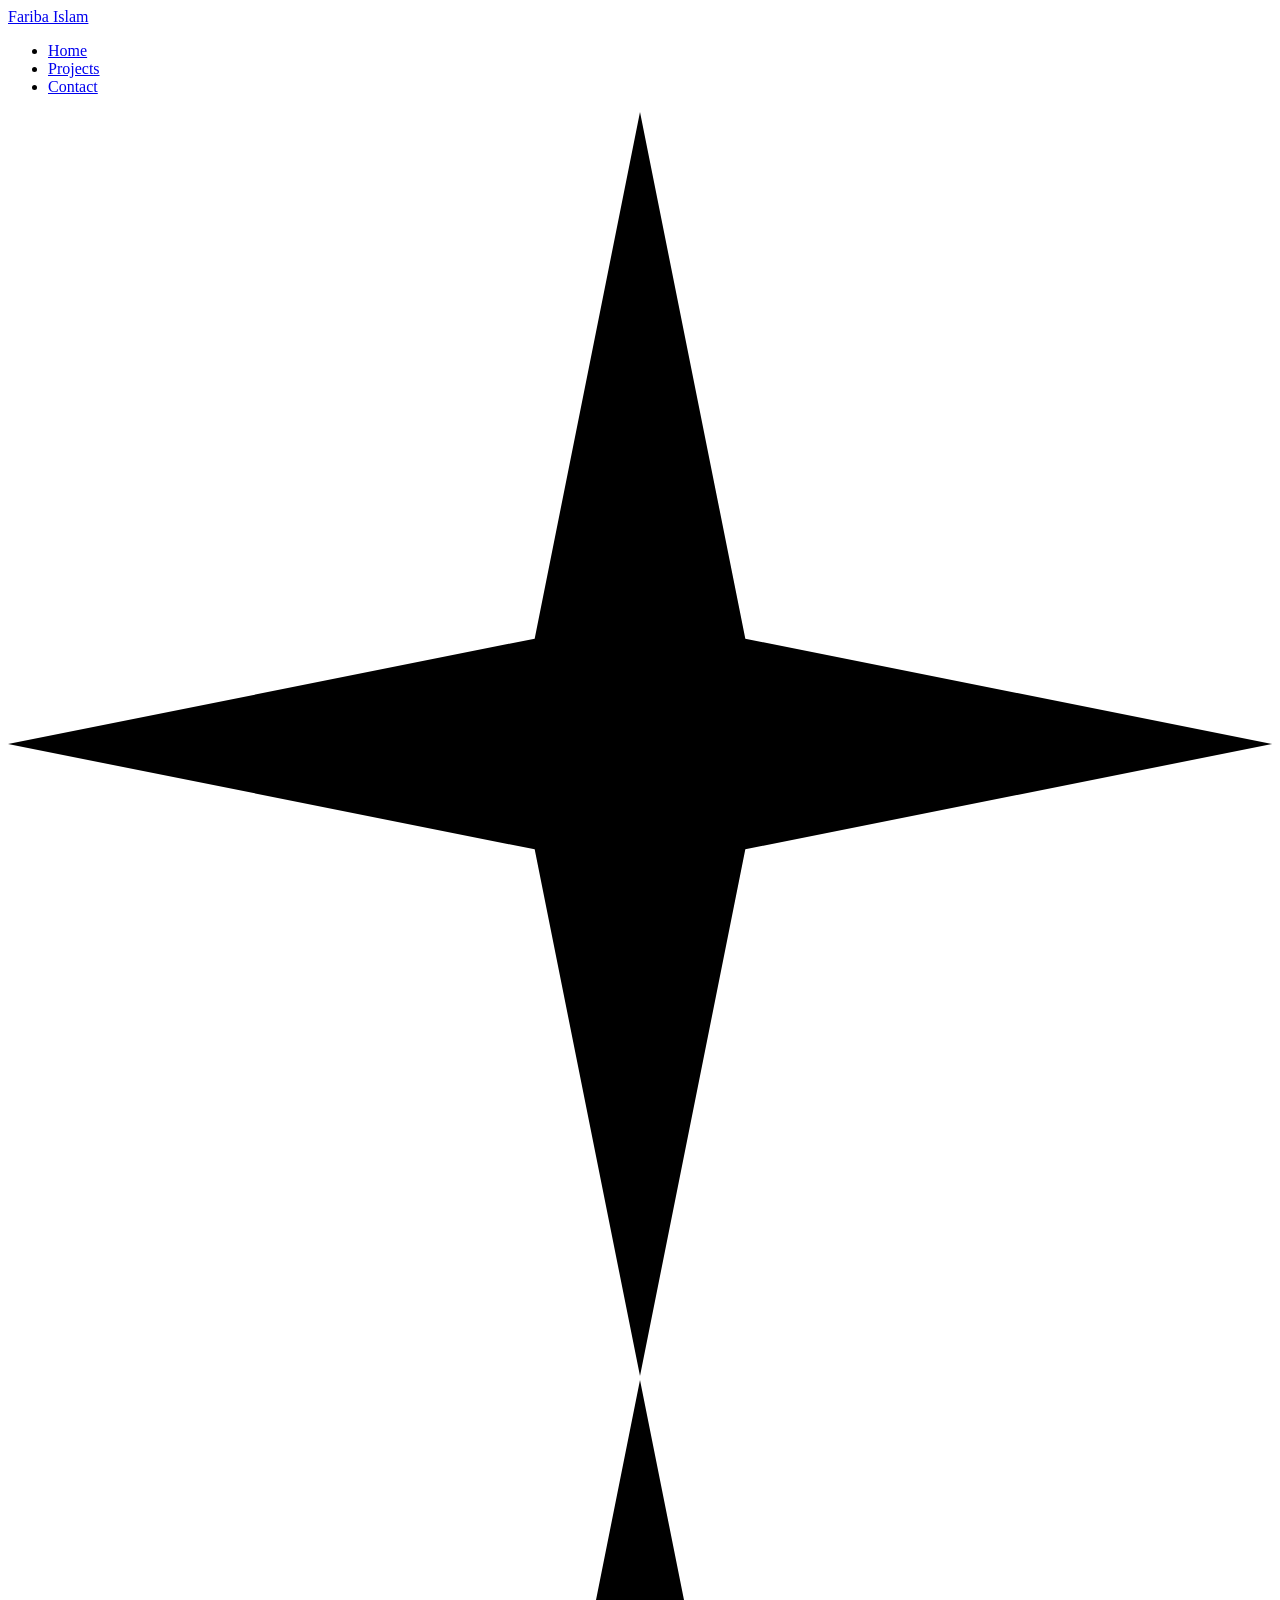
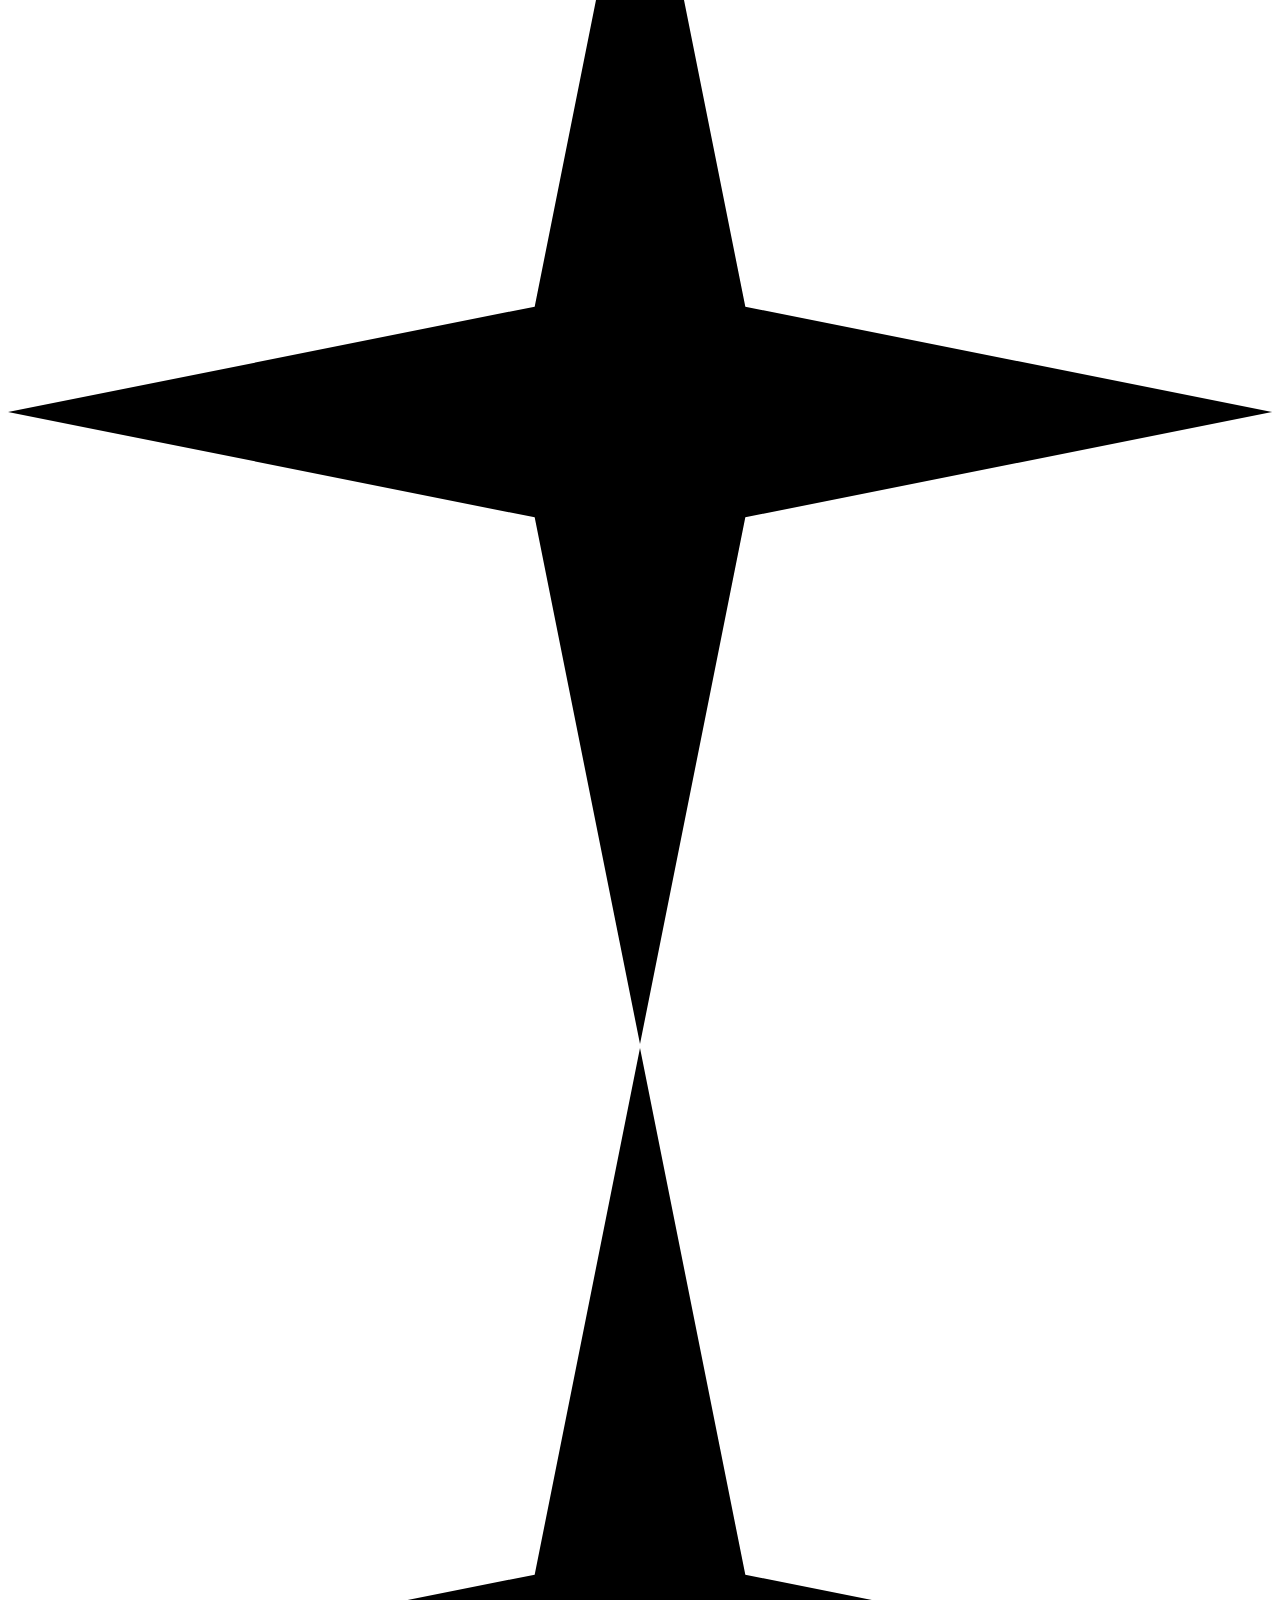
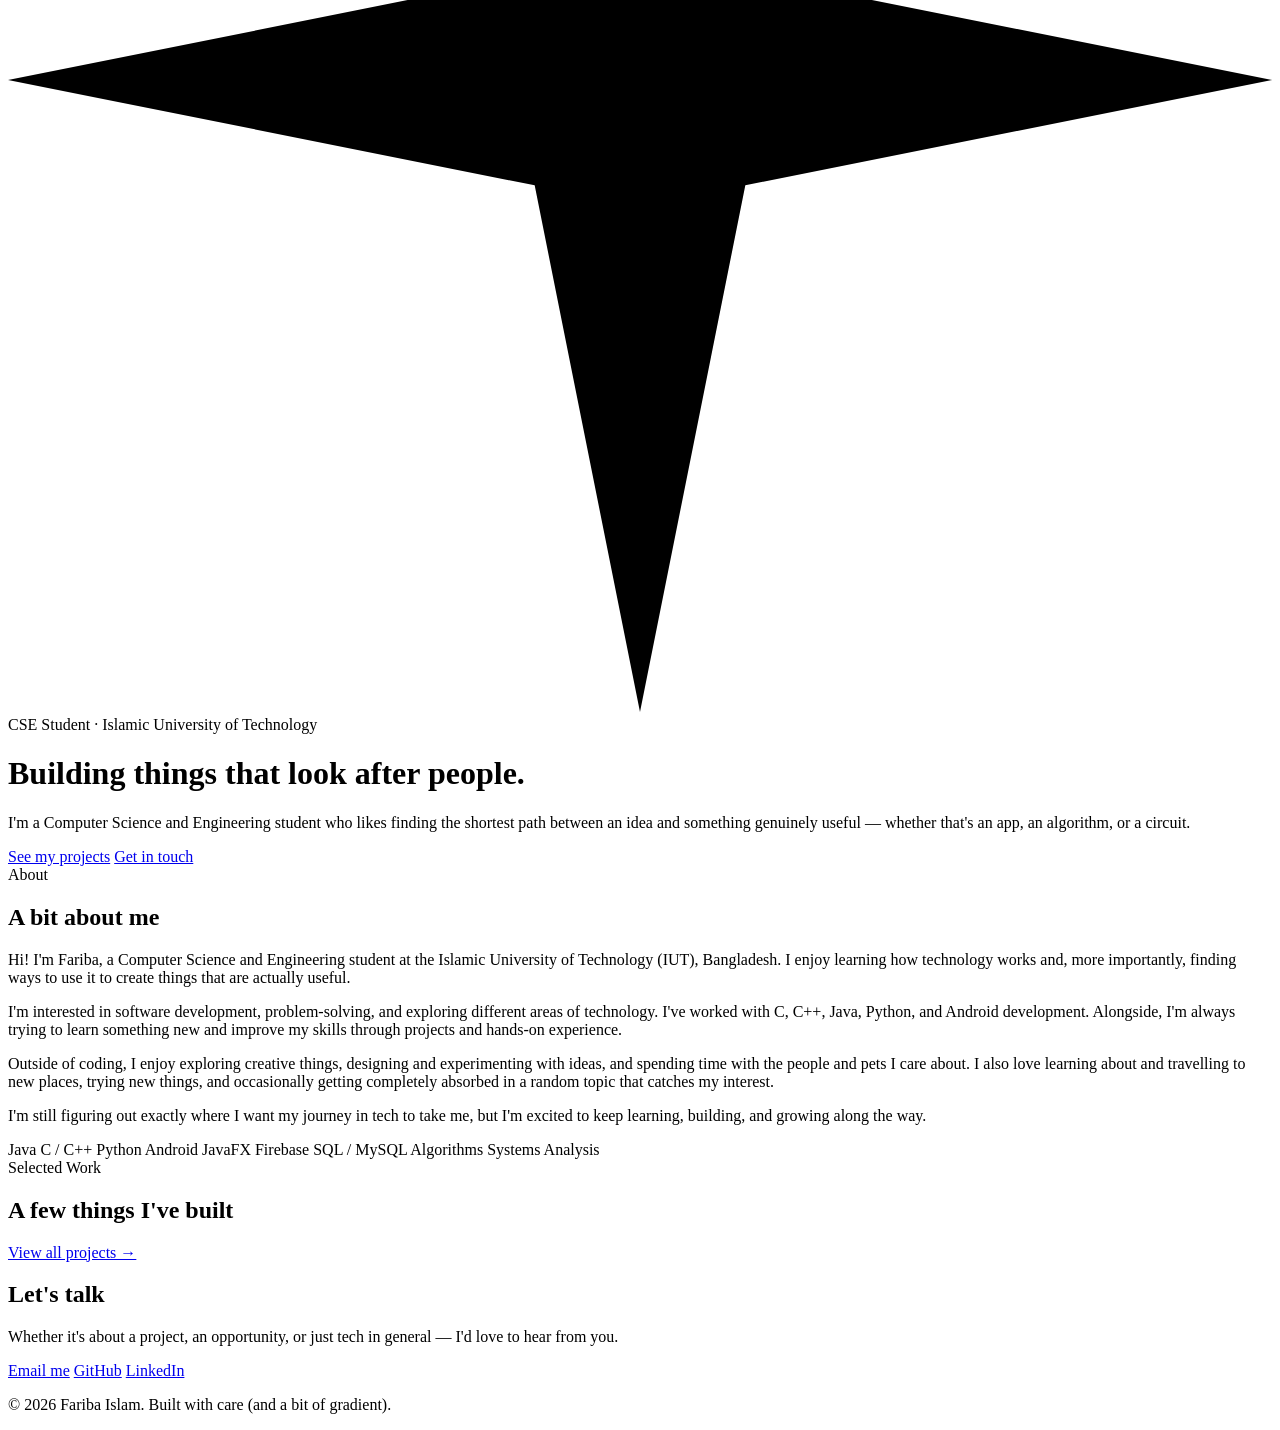
==== index.html @ 199c0804 "Add portfolio site" ====
<!DOCTYPE html>
<html lang="en">
<head>
<meta charset="UTF-8" />
<meta name="viewport" content="width=device-width, initial-scale=1.0" />
<title>Fariba Islam — Portfolio</title>
<meta name="description" content="Fariba Islam — CSE student at IUT. Projects, coursework, and research in software, algorithms, and systems design." />
<link rel="preconnect" href="https://fonts.googleapis.com">
<link rel="preconnect" href="https://fonts.gstatic.com" crossorigin>
<link href="https://fonts.googleapis.com/css2?family=Fraunces:opsz,wght@9..144,500;9..144,600;9..144,700&family=Inter:wght@400;500;600&family=IBM+Plex+Mono:wght@400;500&display=swap" rel="stylesheet">
<link rel="stylesheet" href="css/style.css" />
</head>
<body>

<nav class="nav">
  <div class="wrap">
    <a href="index.html" class="nav-mark">Fariba Islam</a>
    <ul class="nav-links">
      <li><a href="index.html" aria-current="page">Home</a></li>
      <li><a href="projects.html">Projects</a></li>
      <li><a href="index.html#contact">Contact</a></li>
    </ul>
  </div>
</nav>

<header class="hero">
  <div class="hero-blob"></div>
  <div class="hero-blob-2"></div>
  <span class="sparkle s1" style="top: 18%; left: 6%; width: 20px; height: 20px;">
    <svg viewBox="0 0 24 24" fill="currentColor"><path d="M12 0 L14 10 L24 12 L14 14 L12 24 L10 14 L0 12 L10 10 Z"/></svg>
  </span>
  <span class="sparkle s2" style="top: 55%; left: 3%; width: 14px; height: 14px;">
    <svg viewBox="0 0 24 24" fill="currentColor"><path d="M12 0 L14 10 L24 12 L14 14 L12 24 L10 14 L0 12 L10 10 Z"/></svg>
  </span>
  <span class="sparkle s3" style="top: 12%; right: 10%; width: 16px; height: 16px;">
    <svg viewBox="0 0 24 24" fill="currentColor"><path d="M12 0 L14 10 L24 12 L14 14 L12 24 L10 14 L0 12 L10 10 Z"/></svg>
  </span>
  <div class="wrap">
    <span class="eyebrow">CSE Student · Islamic University of Technology</span>
    <h1>Building things that <span class="accent">look after people.</span></h1>
    <p class="hero-sub">
      I'm a Computer Science and Engineering student who likes finding the shortest path
      between an idea and something genuinely useful — whether that's an app, an algorithm,
      or a circuit.
    </p>
    <div class="hero-links">
      <a href="projects.html" class="btn btn-primary">See my projects</a>
      <a href="index.html#contact" class="btn btn-secondary">Get in touch</a>
    </div>
  </div>
</header>

<div class="route" id="route-hero"></div>

<section id="about">
  <div class="wrap">
    <div class="section-head">
      <span class="eyebrow">About</span>
      <h2>A bit about me</h2>
    </div>
    <div class="about-grid">
      <div class="about-text">
        <p>
          Hi! I'm Fariba, a Computer Science and Engineering student at the Islamic University
          of Technology (IUT), Bangladesh. I enjoy learning how technology works and, more
          importantly, finding ways to use it to create things that are actually useful.
        </p>
        <p>
          I'm interested in software development, problem-solving, and exploring different
          areas of technology. I've worked with C, C++, Java, Python, and Android development.
          Alongside, I'm always trying to learn something new and improve my skills through
          projects and hands-on experience.
        </p>
        <p>
          Outside of coding, I enjoy exploring creative things, designing and experimenting
          with ideas, and spending time with the people and pets I care about. I also love
          learning about and travelling to new places, trying new things, and occasionally
          getting completely absorbed in a random topic that catches my interest.
        </p>
        <p>
          I'm still figuring out exactly where I want my journey in tech to take me, but I'm
          excited to keep learning, building, and growing along the way.
        </p>
      </div>
      <div class="skills-row">
        <span class="skill-tag">Java</span>
        <span class="skill-tag">C / C++</span>
        <span class="skill-tag">Python</span>
        <span class="skill-tag">Android</span>
        <span class="skill-tag">JavaFX</span>
        <span class="skill-tag">Firebase</span>
        <span class="skill-tag">SQL / MySQL</span>
        <span class="skill-tag">Algorithms</span>
        <span class="skill-tag">Systems Analysis</span>
      </div>
    </div>
  </div>
</section>

<section id="highlights">
  <div class="wrap">
    <div class="section-head">
      <span class="eyebrow">Selected Work</span>
      <h2>A few things I've built</h2>
    </div>
    <div class="card-grid" id="highlight-projects"></div>
    <div class="view-all">
      <a href="projects.html" class="btn btn-secondary">View all projects →</a>
    </div>
  </div>
</section>

<section id="contact">
  <div class="wrap">
    <div class="contact">
      <h2>Let's talk</h2>
      <p>Whether it's about a project, an opportunity, or just tech in general — I'd love to hear from you.</p>
      <div class="contact-links">
        <a class="btn btn-primary" href="mailto:faribaexpo200@gmail.com">Email me</a>
        <a class="btn btn-secondary" href="https://github.com/faribaislam-spec" target="_blank" rel="noopener">GitHub</a>
        <a class="btn btn-secondary" href="https://www.linkedin.com/in/fariba-islam-48165742a" target="_blank" rel="noopener">LinkedIn</a>
      </div>
    </div>
  </div>
</section>

<footer>
  <div class="wrap">
    <p>&copy; 2026 Fariba Islam. Built with care (and a bit of gradient).</p>
  </div>
</footer>

<script src="js/projects-data.js"></script>
<script src="js/main.js"></script>
<script>
  drawRoute("route-hero", 5);
  renderProjects("highlight-projects", PROJECTS.slice(0, 3));
</script>
</body>
</html>
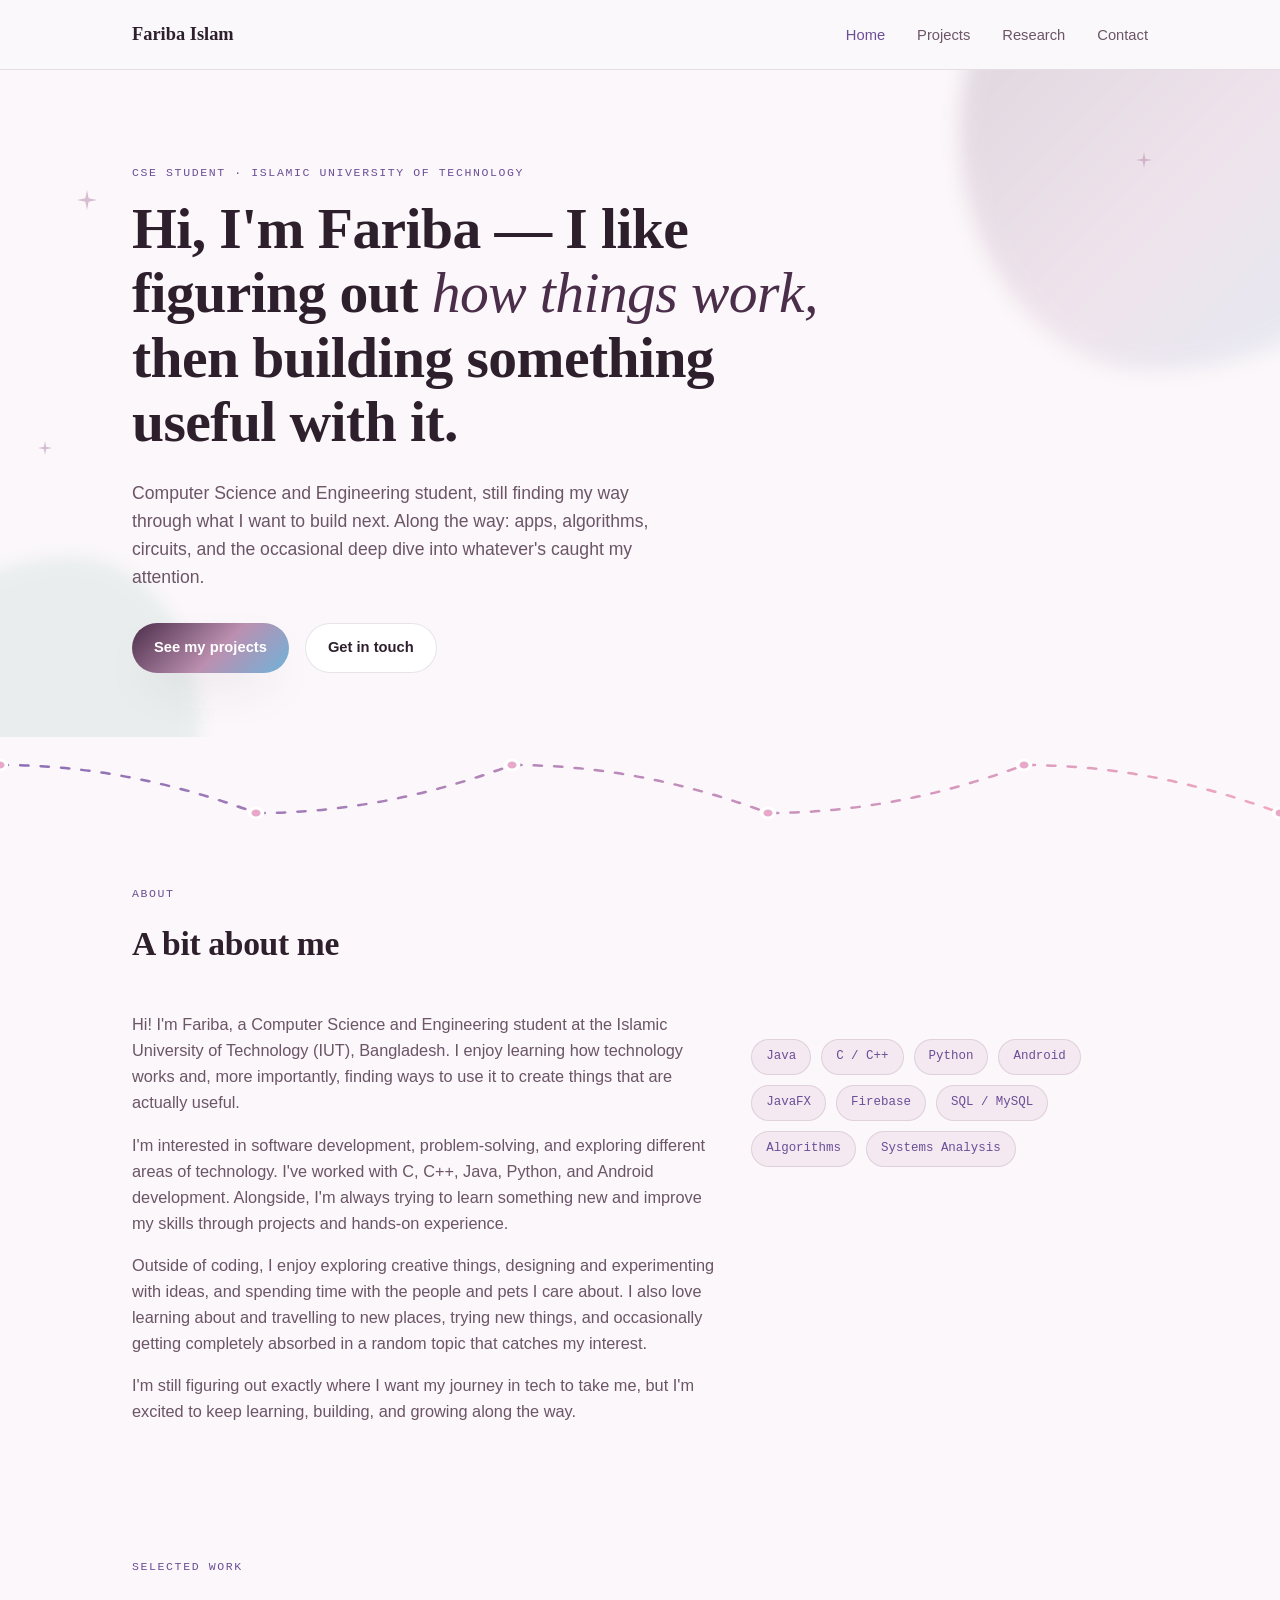
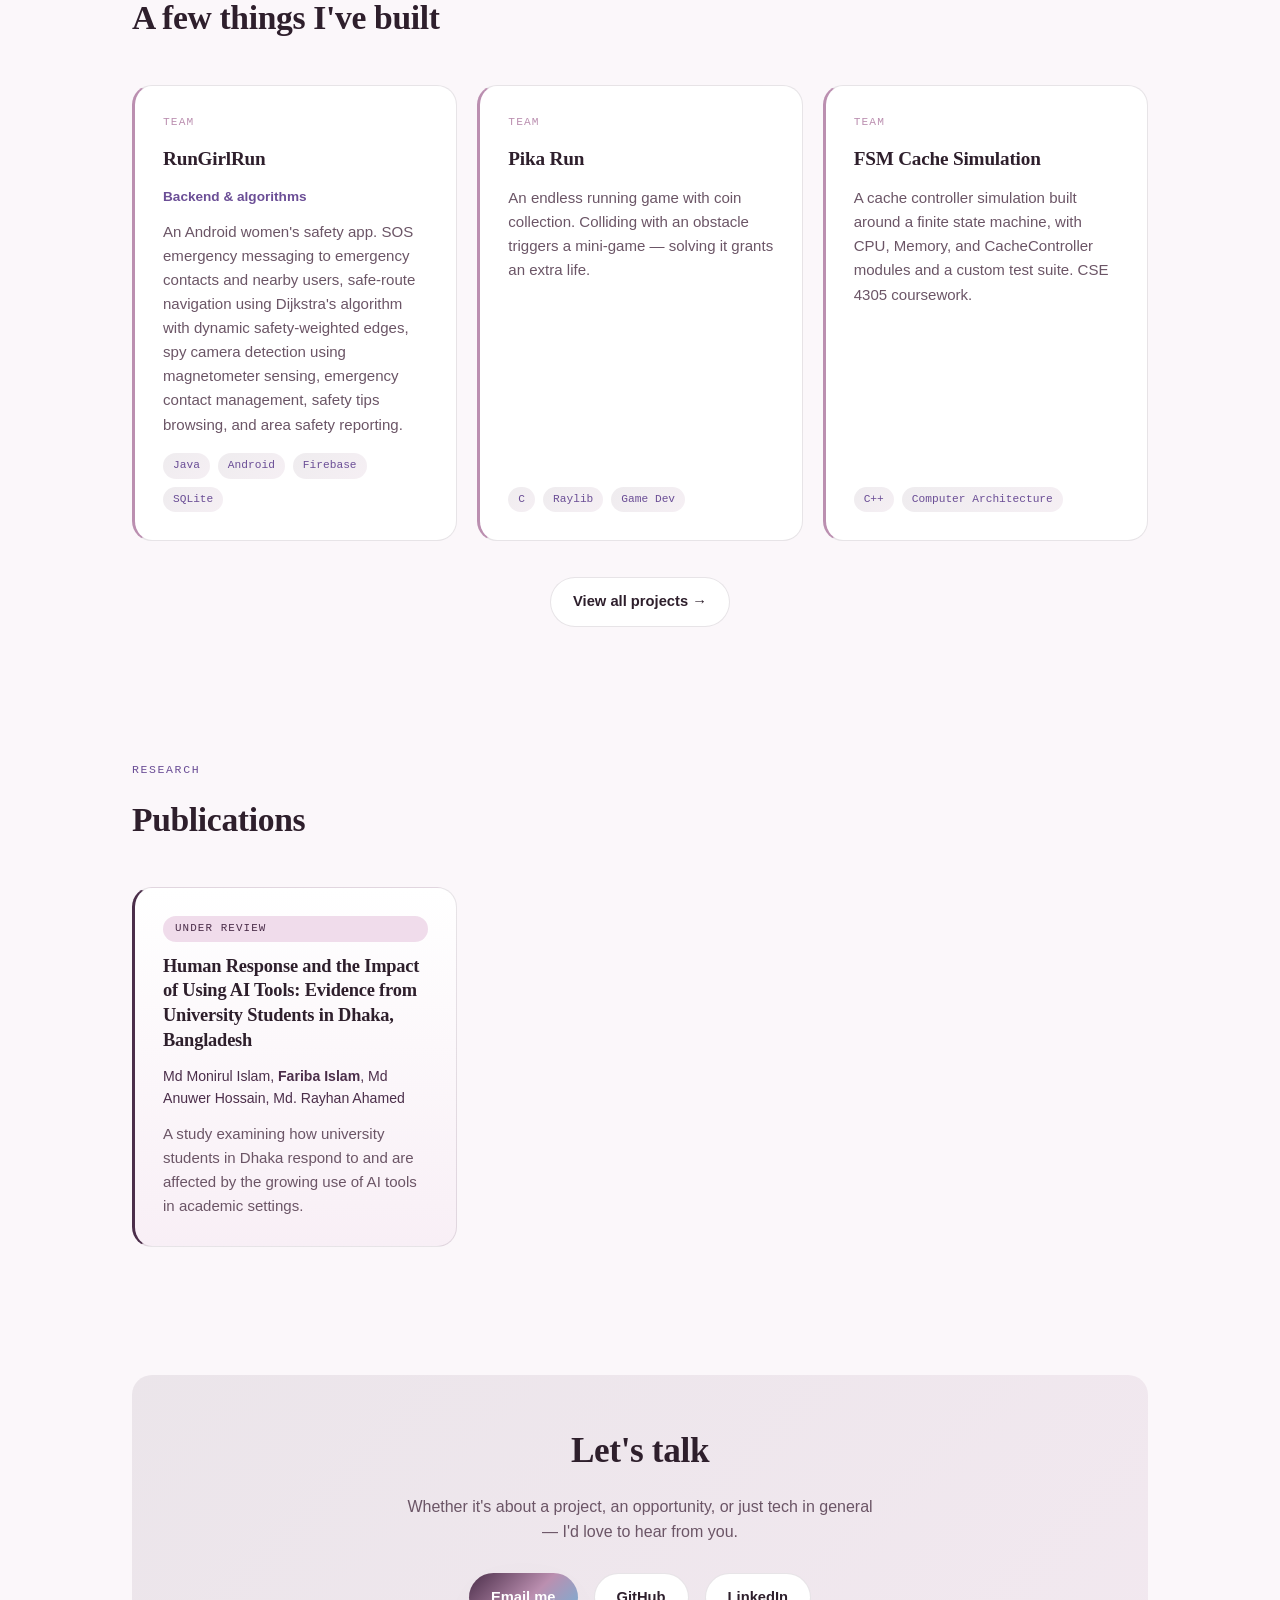
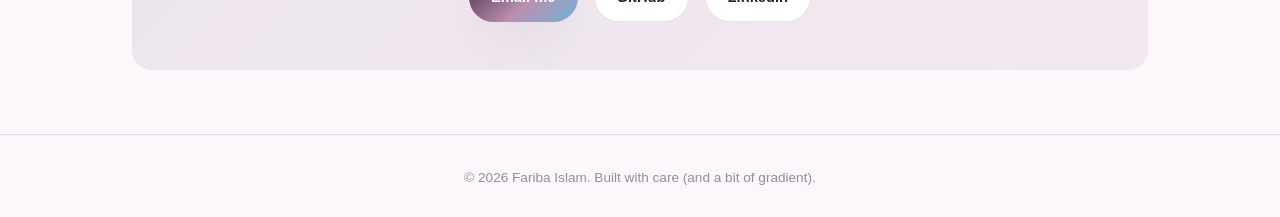
==== commit 12453dd7: "Update hero copy, add research section, fix project tags and links" ====
--- a/index.html
+++ b/index.html
@@ -18,6 +18,7 @@
     <ul class="nav-links">
       <li><a href="index.html" aria-current="page">Home</a></li>
       <li><a href="projects.html">Projects</a></li>
+      <li><a href="index.html#research">Research</a></li>
       <li><a href="index.html#contact">Contact</a></li>
     </ul>
   </div>
@@ -37,11 +38,11 @@
   </span>
   <div class="wrap">
     <span class="eyebrow">CSE Student · Islamic University of Technology</span>
-    <h1>Building things that <span class="accent">look after people.</span></h1>
+    <h1>Hi, I'm Fariba — I like figuring out <span class="accent">how things work,</span> then building something useful with it.</h1>
     <p class="hero-sub">
-      I'm a Computer Science and Engineering student who likes finding the shortest path
-      between an idea and something genuinely useful — whether that's an app, an algorithm,
-      or a circuit.
+      Computer Science and Engineering student, still finding my way through
+      what I want to build next. Along the way: apps, algorithms, circuits,
+      and the occasional deep dive into whatever's caught my attention.
     </p>
     <div class="hero-links">
       <a href="projects.html" class="btn btn-primary">See my projects</a>
@@ -110,6 +111,16 @@
   </div>
 </section>
 
+<section id="research">
+  <div class="wrap">
+    <div class="section-head">
+      <span class="eyebrow">Research</span>
+      <h2>Publications</h2>
+    </div>
+    <div class="card-grid" id="research-list"></div>
+  </div>
+</section>
+
 <section id="contact">
   <div class="wrap">
     <div class="contact">
@@ -131,10 +142,12 @@
 </footer>
 
 <script src="js/projects-data.js"></script>
+<script src="js/research-data.js"></script>
 <script src="js/main.js"></script>
 <script>
   drawRoute("route-hero", 5);
   renderProjects("highlight-projects", PROJECTS.slice(0, 3));
+  renderResearch("research-list", RESEARCH);
 </script>
 </body>
 </html>
--- a/css/style.css
+++ b/css/style.css
@@ -0,0 +1,570 @@
+/* ==========================================================================
+   Fariba Islam — Portfolio
+   Design tokens
+   ========================================================================== */
+
+:root {
+  --bg: #FBF7FA;
+  --bg-alt: #F4E9F1;
+  --card: #FFFFFF;
+  --ink: #2E1F2C;
+  --ink-soft: #6B5566;
+  --ink-faint: #9C8A98;
+
+  /* Core palette — plum + mauve as the primary identity */
+  --plum: #4B2E4A;
+  --plum-deep: #35213A;
+  --mauve: #BB8FB0;
+  --mauve-soft: #F0DCEB;
+
+  /* Category accent colors — each project category owns one, so color
+     encodes meaning instead of decorating at random */
+  --accent-team: #BB8FB0;      /* mauve */
+  --accent-individual: #6FB3D9; /* sky blue */
+  --accent-hardware: #6FAE94;   /* meadow green */
+  --accent-systems: #4B2E4A;    /* plum */
+
+  --lavender: #8B6FB5;
+  --lavender-deep: #6B4E96;
+  --pink: #E7A8C9;
+
+  --gradient: linear-gradient(135deg, #4B2E4A 0%, #BB8FB0 55%, #6FB3D9 100%);
+  --gradient-soft: linear-gradient(135deg, rgba(75,46,74,0.09) 0%, rgba(187,143,176,0.14) 100%);
+  --border: rgba(75, 46, 74, 0.13);
+  --shadow: 0 20px 50px -20px rgba(75, 46, 74, 0.28);
+  --radius: 20px;
+  --font-display: "Fraunces", serif;
+  --font-body: "Inter", -apple-system, BlinkMacSystemFont, sans-serif;
+  --font-mono: "IBM Plex Mono", monospace;
+  --max-width: 1080px;
+}
+
+* { margin: 0; padding: 0; box-sizing: border-box; }
+
+html { scroll-behavior: smooth; }
+
+body {
+  background: var(--bg);
+  color: var(--ink);
+  font-family: var(--font-body);
+  font-size: 16px;
+  line-height: 1.6;
+  -webkit-font-smoothing: antialiased;
+}
+
+img { max-width: 100%; display: block; }
+
+a { color: inherit; }
+
+:focus-visible {
+  outline: 2px solid var(--lavender-deep);
+  outline-offset: 3px;
+}
+
+@media (prefers-reduced-motion: reduce) {
+  html { scroll-behavior: auto; }
+  * { animation-duration: 0.01ms !important; transition-duration: 0.01ms !important; }
+}
+
+.wrap {
+  max-width: var(--max-width);
+  margin: 0 auto;
+  padding: 0 32px;
+}
+
+/* ==========================================================================
+   Typography
+   ========================================================================== */
+
+h1, h2, h3 {
+  font-family: var(--font-display);
+  font-weight: 600;
+  letter-spacing: -0.01em;
+  color: var(--ink);
+}
+
+.eyebrow {
+  font-family: var(--font-mono);
+  font-size: 0.72rem;
+  letter-spacing: 0.14em;
+  text-transform: uppercase;
+  color: var(--lavender-deep);
+  display: inline-block;
+  margin-bottom: 14px;
+}
+
+p { color: var(--ink-soft); }
+
+/* ==========================================================================
+   Nav
+   ========================================================================== */
+
+.nav {
+  position: sticky;
+  top: 0;
+  z-index: 100;
+  background: rgba(251, 248, 252, 0.82);
+  backdrop-filter: blur(10px);
+  border-bottom: 1px solid var(--border);
+}
+
+.nav .wrap {
+  display: flex;
+  align-items: center;
+  justify-content: space-between;
+  padding-top: 20px;
+  padding-bottom: 20px;
+}
+
+.nav-mark {
+  font-family: var(--font-display);
+  font-weight: 600;
+  font-size: 1.15rem;
+  text-decoration: none;
+}
+
+.nav-links {
+  display: flex;
+  gap: 32px;
+  list-style: none;
+}
+
+.nav-links a {
+  text-decoration: none;
+  font-size: 0.92rem;
+  color: var(--ink-soft);
+  transition: color 0.2s ease;
+}
+
+.nav-links a:hover,
+.nav-links a[aria-current="page"] {
+  color: var(--lavender-deep);
+}
+
+/* ==========================================================================
+   Hero
+   ========================================================================== */
+
+.hero {
+  position: relative;
+  padding: 88px 0 64px;
+  overflow: hidden;
+}
+
+.hero-blob {
+  position: absolute;
+  top: -180px;
+  right: -160px;
+  width: 480px;
+  height: 480px;
+  background: var(--gradient);
+  opacity: 0.18;
+  border-radius: 45% 55% 60% 40% / 50% 45% 55% 50%;
+  filter: blur(10px);
+  z-index: -1;
+}
+
+.hero-blob-2 {
+  position: absolute;
+  bottom: -140px;
+  left: -120px;
+  width: 320px;
+  height: 320px;
+  background: var(--accent-hardware);
+  opacity: 0.12;
+  border-radius: 60% 40% 45% 55% / 55% 50% 50% 45%;
+  filter: blur(8px);
+  z-index: -1;
+}
+
+.hero h1 {
+  font-size: clamp(2.4rem, 5vw, 3.6rem);
+  line-height: 1.12;
+  max-width: 720px;
+}
+
+.hero h1 .accent {
+  font-style: italic;
+  font-weight: 500;
+  color: var(--plum);
+}
+
+/* Sparkle accents — small four-point stars scattered near the hero */
+.sparkle {
+  position: absolute;
+  color: var(--mauve);
+  opacity: 0.55;
+  z-index: -1;
+}
+
+.sparkle svg { width: 100%; height: 100%; }
+
+@keyframes twinkle {
+  0%, 100% { opacity: 0.3; transform: scale(0.9); }
+  50% { opacity: 0.7; transform: scale(1.05); }
+}
+
+.sparkle { animation: twinkle 3.5s ease-in-out infinite; }
+.sparkle.s2 { animation-delay: 1.1s; }
+.sparkle.s3 { animation-delay: 2s; }
+
+@media (prefers-reduced-motion: reduce) {
+  .sparkle { animation: none; }
+}
+
+.hero-sub {
+  margin-top: 24px;
+  font-size: 1.1rem;
+  max-width: 560px;
+}
+
+.hero-links {
+  margin-top: 32px;
+  display: flex;
+  gap: 16px;
+  flex-wrap: wrap;
+}
+
+.btn {
+  display: inline-flex;
+  align-items: center;
+  gap: 8px;
+  padding: 12px 22px;
+  border-radius: 999px;
+  text-decoration: none;
+  font-size: 0.92rem;
+  font-weight: 600;
+  transition: transform 0.2s ease, box-shadow 0.2s ease;
+}
+
+.btn-primary {
+  background: var(--gradient);
+  color: #fff;
+  box-shadow: var(--shadow);
+}
+
+.btn-secondary {
+  background: var(--card);
+  color: var(--ink);
+  border: 1px solid var(--border);
+}
+
+.btn:hover { transform: translateY(-2px); }
+
+/* ==========================================================================
+   Route line — signature element
+   ========================================================================== */
+
+.route {
+  position: relative;
+  width: 100%;
+  height: 90px;
+  margin: 8px 0 -20px;
+}
+
+.route svg { width: 100%; height: 100%; }
+
+.route path {
+  fill: none;
+  stroke: url(#routeGradient);
+  stroke-width: 2.5;
+  stroke-linecap: round;
+  stroke-dasharray: 6 10;
+}
+
+.route circle {
+  fill: var(--pink);
+  stroke: var(--card);
+  stroke-width: 3;
+}
+
+/* ==========================================================================
+   Sections
+   ========================================================================== */
+
+section { padding: 64px 0; }
+
+.section-head {
+  max-width: 620px;
+  margin-bottom: 40px;
+}
+
+.section-head h2 {
+  font-size: clamp(1.6rem, 3vw, 2.1rem);
+}
+
+/* ==========================================================================
+   About
+   ========================================================================== */
+
+.about-grid {
+  display: grid;
+  grid-template-columns: 1fr;
+  gap: 24px;
+}
+
+.about-text p { margin-bottom: 16px; font-size: 1.02rem; }
+.about-text p:last-child { margin-bottom: 0; }
+
+.skills-row {
+  margin-top: 28px;
+  display: flex;
+  flex-wrap: wrap;
+  gap: 10px;
+}
+
+.skill-tag {
+  font-family: var(--font-mono);
+  font-size: 0.78rem;
+  padding: 7px 14px;
+  border-radius: 999px;
+  background: var(--bg-alt);
+  color: var(--lavender-deep);
+  border: 1px solid var(--border);
+}
+
+/* ==========================================================================
+   Cards / Projects
+   ========================================================================== */
+
+.card-grid {
+  display: grid;
+  grid-template-columns: repeat(auto-fill, minmax(280px, 1fr));
+  gap: 20px;
+}
+
+.card {
+  background: var(--card);
+  border: 1px solid var(--border);
+  border-left: 3px solid var(--card-accent, var(--mauve));
+  border-radius: var(--radius);
+  padding: 28px;
+  transition: transform 0.25s ease, box-shadow 0.25s ease;
+  display: flex;
+  flex-direction: column;
+  gap: 12px;
+}
+
+.card:hover {
+  transform: translateY(-4px);
+  box-shadow: var(--shadow);
+}
+
+.card[data-category="Team"] { --card-accent: var(--accent-team); }
+.card[data-category="Individual"] { --card-accent: var(--accent-individual); }
+.card[data-category="Hardware"] { --card-accent: var(--accent-hardware); }
+.card[data-category="Systems Analysis"] { --card-accent: var(--accent-systems); }
+
+.card-cat {
+  font-family: var(--font-mono);
+  font-size: 0.7rem;
+  letter-spacing: 0.1em;
+  text-transform: uppercase;
+  color: var(--card-accent, var(--mauve));
+}
+
+.card h3 {
+  font-size: 1.2rem;
+}
+
+.card-role {
+  font-size: 0.85rem;
+  color: var(--lavender-deep);
+  font-weight: 600;
+}
+
+.card p.card-desc {
+  font-size: 0.94rem;
+  color: var(--ink-soft);
+  flex-grow: 1;
+}
+
+.tag-row {
+  display: flex;
+  flex-wrap: wrap;
+  gap: 8px;
+  margin-top: 4px;
+}
+
+.tag {
+  font-family: var(--font-mono);
+  font-size: 0.7rem;
+  padding: 4px 10px;
+  border-radius: 999px;
+  background: var(--gradient-soft);
+  color: var(--lavender-deep);
+}
+
+.card-link {
+  margin-top: 4px;
+  font-size: 0.85rem;
+  font-weight: 600;
+  color: var(--card-accent, var(--lavender-deep));
+  text-decoration: none;
+}
+
+.card-link:hover { text-decoration: underline; }
+
+/* ==========================================================================
+   Research cards
+   ========================================================================== */
+
+.research-card {
+  border-left: 3px solid var(--plum);
+  background: linear-gradient(180deg, var(--card) 0%, var(--mauve-soft) 220%);
+}
+
+.research-card h3 {
+  font-size: 1.15rem;
+  line-height: 1.35;
+}
+
+.card-authors {
+  font-size: 0.88rem;
+  color: var(--plum);
+  font-weight: 500;
+}
+
+.status-under-review {
+  color: var(--plum) !important;
+  background: var(--mauve-soft);
+  display: inline-block;
+  padding: 4px 12px;
+  border-radius: 999px;
+  font-size: 0.68rem !important;
+}
+
+.status-published {
+  color: var(--accent-hardware) !important;
+  background: rgba(111, 174, 148, 0.14);
+  display: inline-block;
+  padding: 4px 12px;
+  border-radius: 999px;
+  font-size: 0.68rem !important;
+}
+
+.view-all {
+  margin-top: 36px;
+  text-align: center;
+}
+
+/* ==========================================================================
+   Projects page — filters
+   ========================================================================== */
+
+.filters {
+  display: flex;
+  flex-wrap: wrap;
+  gap: 10px;
+  margin-bottom: 36px;
+}
+
+.filter-btn {
+  font-family: var(--font-mono);
+  font-size: 0.78rem;
+  padding: 9px 18px;
+  border-radius: 999px;
+  border: 1px solid var(--border);
+  background: var(--card);
+  color: var(--ink-soft);
+  cursor: pointer;
+  transition: all 0.2s ease;
+}
+
+.filter-btn:hover { border-color: var(--lavender); color: var(--lavender-deep); }
+
+.filter-btn.active {
+  background: var(--gradient);
+  color: #fff;
+  border-color: transparent;
+}
+
+.filter-btn[data-category="Team"].active { background: var(--accent-team); }
+.filter-btn[data-category="Individual"].active { background: var(--accent-individual); }
+.filter-btn[data-category="Hardware"].active { background: var(--accent-hardware); }
+.filter-btn[data-category="Systems Analysis"].active { background: var(--accent-systems); }
+
+.projects-note {
+  font-size: 0.88rem;
+  color: var(--ink-faint);
+  margin-bottom: 28px;
+}
+
+.legend {
+  display: flex;
+  flex-wrap: wrap;
+  gap: 18px;
+  margin-bottom: 28px;
+  font-family: var(--font-mono);
+  font-size: 0.76rem;
+  color: var(--ink-soft);
+}
+
+.legend span {
+  display: inline-flex;
+  align-items: center;
+  gap: 7px;
+}
+
+.legend .dot {
+  width: 9px;
+  height: 9px;
+  border-radius: 50%;
+  display: inline-block;
+}
+
+.legend .dot.team { background: var(--accent-team); }
+.legend .dot.individual { background: var(--accent-individual); }
+.legend .dot.hardware { background: var(--accent-hardware); }
+.legend .dot.systems { background: var(--accent-systems); }
+
+/* ==========================================================================
+   Contact
+   ========================================================================== */
+
+.contact {
+  background: var(--gradient-soft);
+  border-radius: var(--radius);
+  padding: 48px;
+  text-align: center;
+}
+
+.contact h2 { font-size: clamp(1.6rem, 3vw, 2.2rem); }
+
+.contact p { max-width: 480px; margin: 14px auto 28px; }
+
+.contact-links {
+  display: flex;
+  justify-content: center;
+  gap: 16px;
+  flex-wrap: wrap;
+}
+
+/* ==========================================================================
+   Footer
+   ========================================================================== */
+
+footer {
+  border-top: 1px solid var(--border);
+  padding: 32px 0;
+  text-align: center;
+}
+
+footer p {
+  font-size: 0.85rem;
+  color: var(--ink-faint);
+}
+
+/* ==========================================================================
+   Responsive
+   ========================================================================== */
+
+@media (min-width: 720px) {
+  .about-grid { grid-template-columns: 1.2fr 0.8fr; align-items: start; }
+}
+
+@media (max-width: 600px) {
+  .nav-links { gap: 18px; }
+  .hero { padding: 64px 0 40px; }
+  .contact { padding: 36px 24px; }
+}
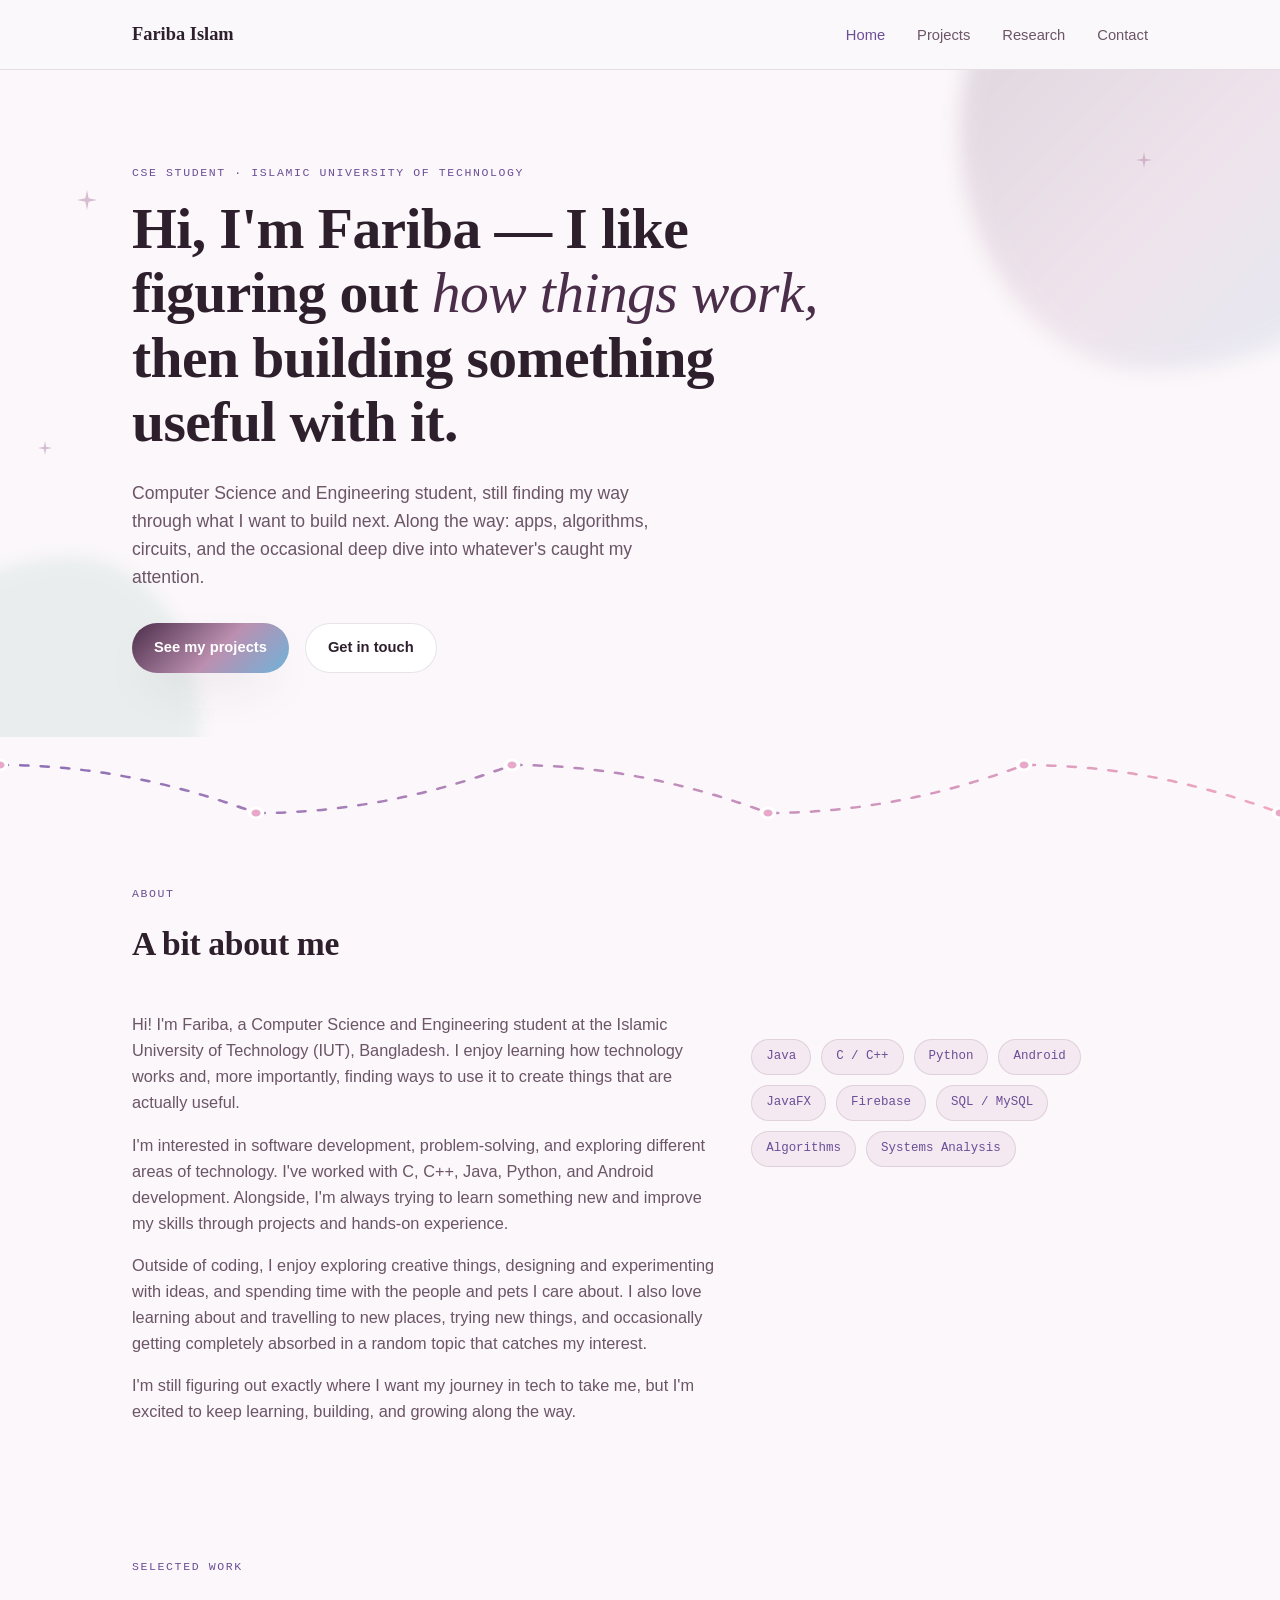
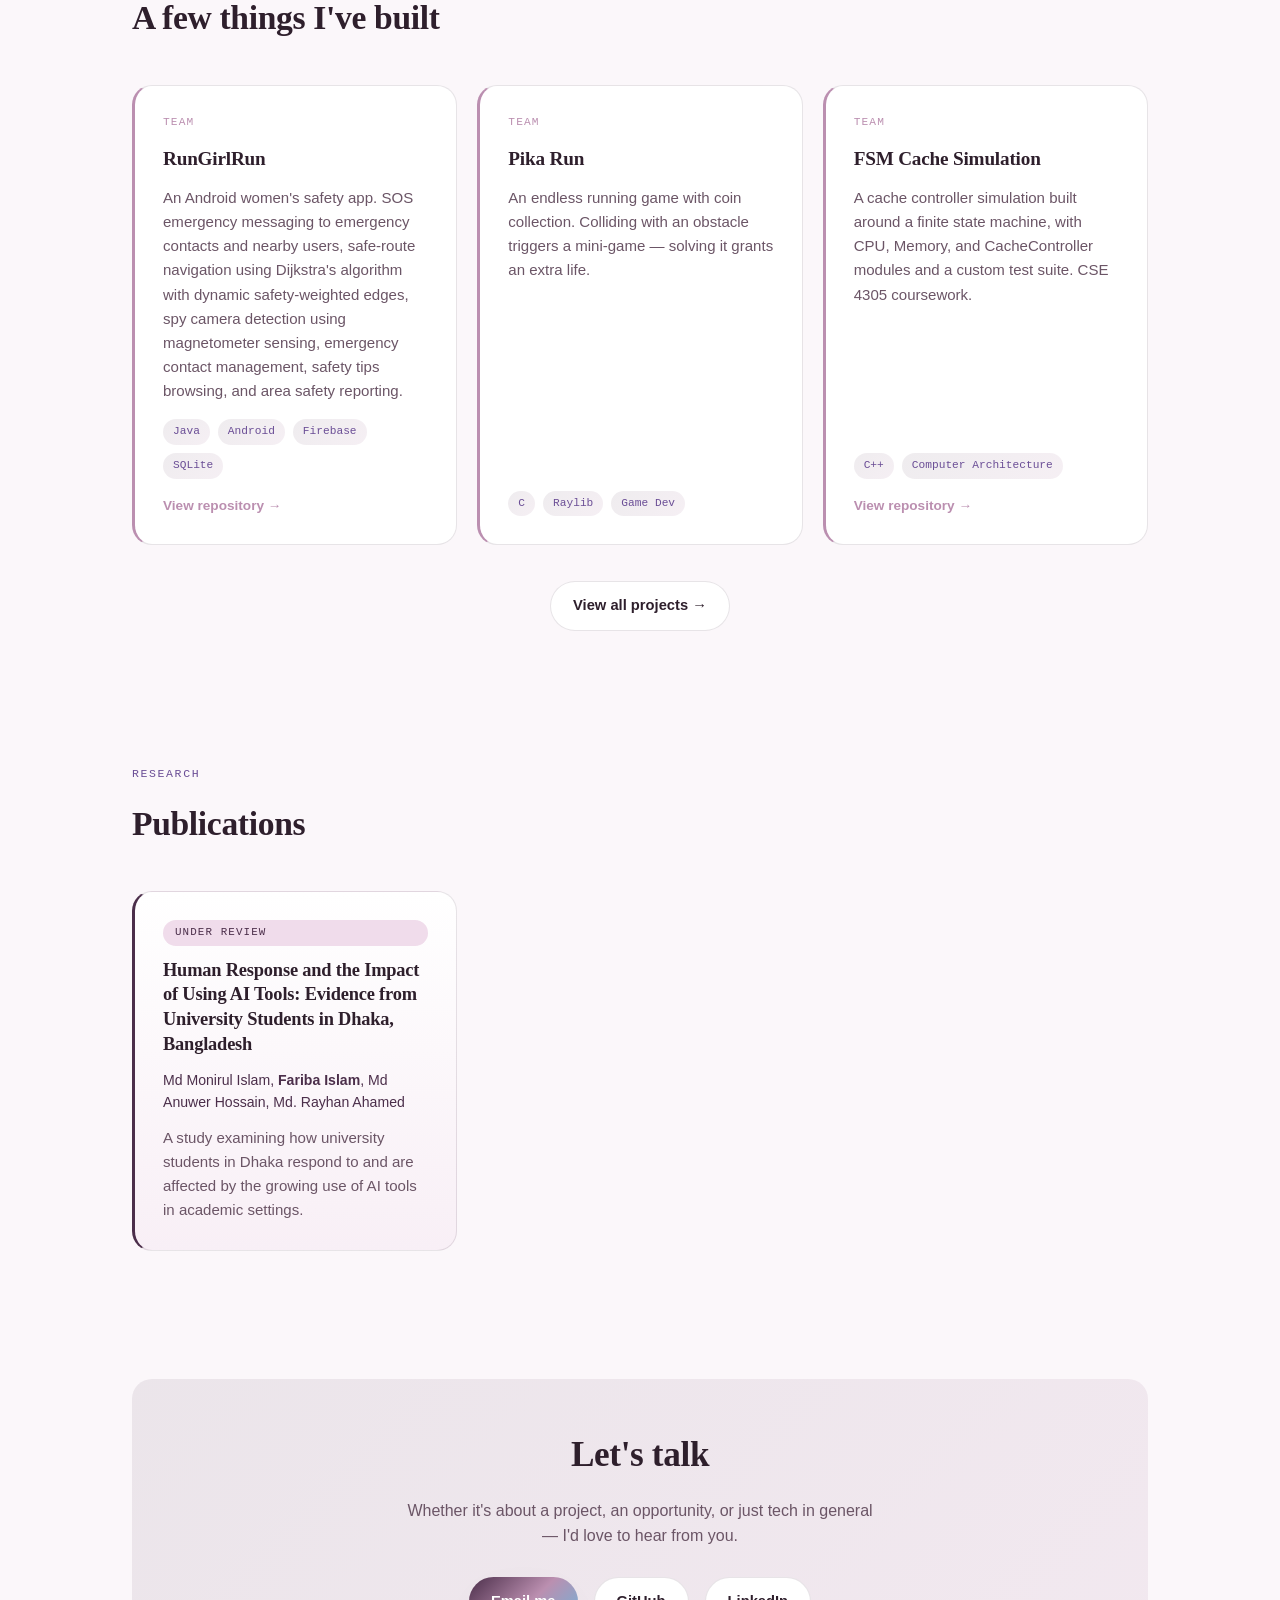
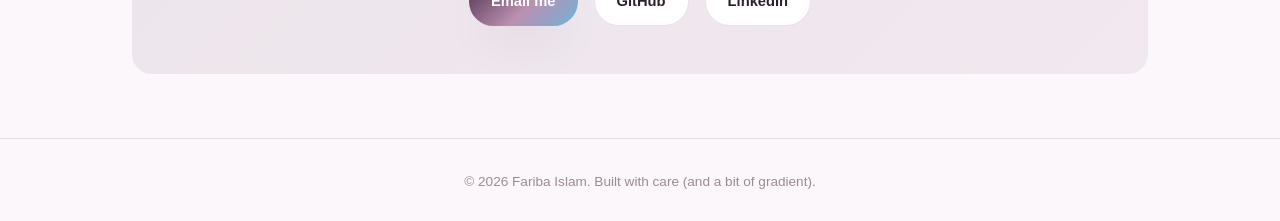
==== commit afe7a720: "Update index.html" ====
--- a/index.html
+++ b/index.html
@@ -8,7 +8,7 @@
 <link rel="preconnect" href="https://fonts.googleapis.com">
 <link rel="preconnect" href="https://fonts.gstatic.com" crossorigin>
 <link href="https://fonts.googleapis.com/css2?family=Fraunces:opsz,wght@9..144,500;9..144,600;9..144,700&family=Inter:wght@400;500;600&family=IBM+Plex+Mono:wght@400;500&display=swap" rel="stylesheet">
-<link rel="stylesheet" href="css/style.css" />
+<link rel="stylesheet" href="css/style.css?v=2" />
 </head>
 <body>
 
@@ -141,9 +141,9 @@
   </div>
 </footer>
 
-<script src="js/projects-data.js"></script>
-<script src="js/research-data.js"></script>
-<script src="js/main.js"></script>
+<script src="js/projects-data.js?v=2"></script>
+<script src="js/research-data.js?v=2"></script>
+<script src="js/main.js?v=2"></script>
 <script>
   drawRoute("route-hero", 5);
   renderProjects("highlight-projects", PROJECTS.slice(0, 3));
